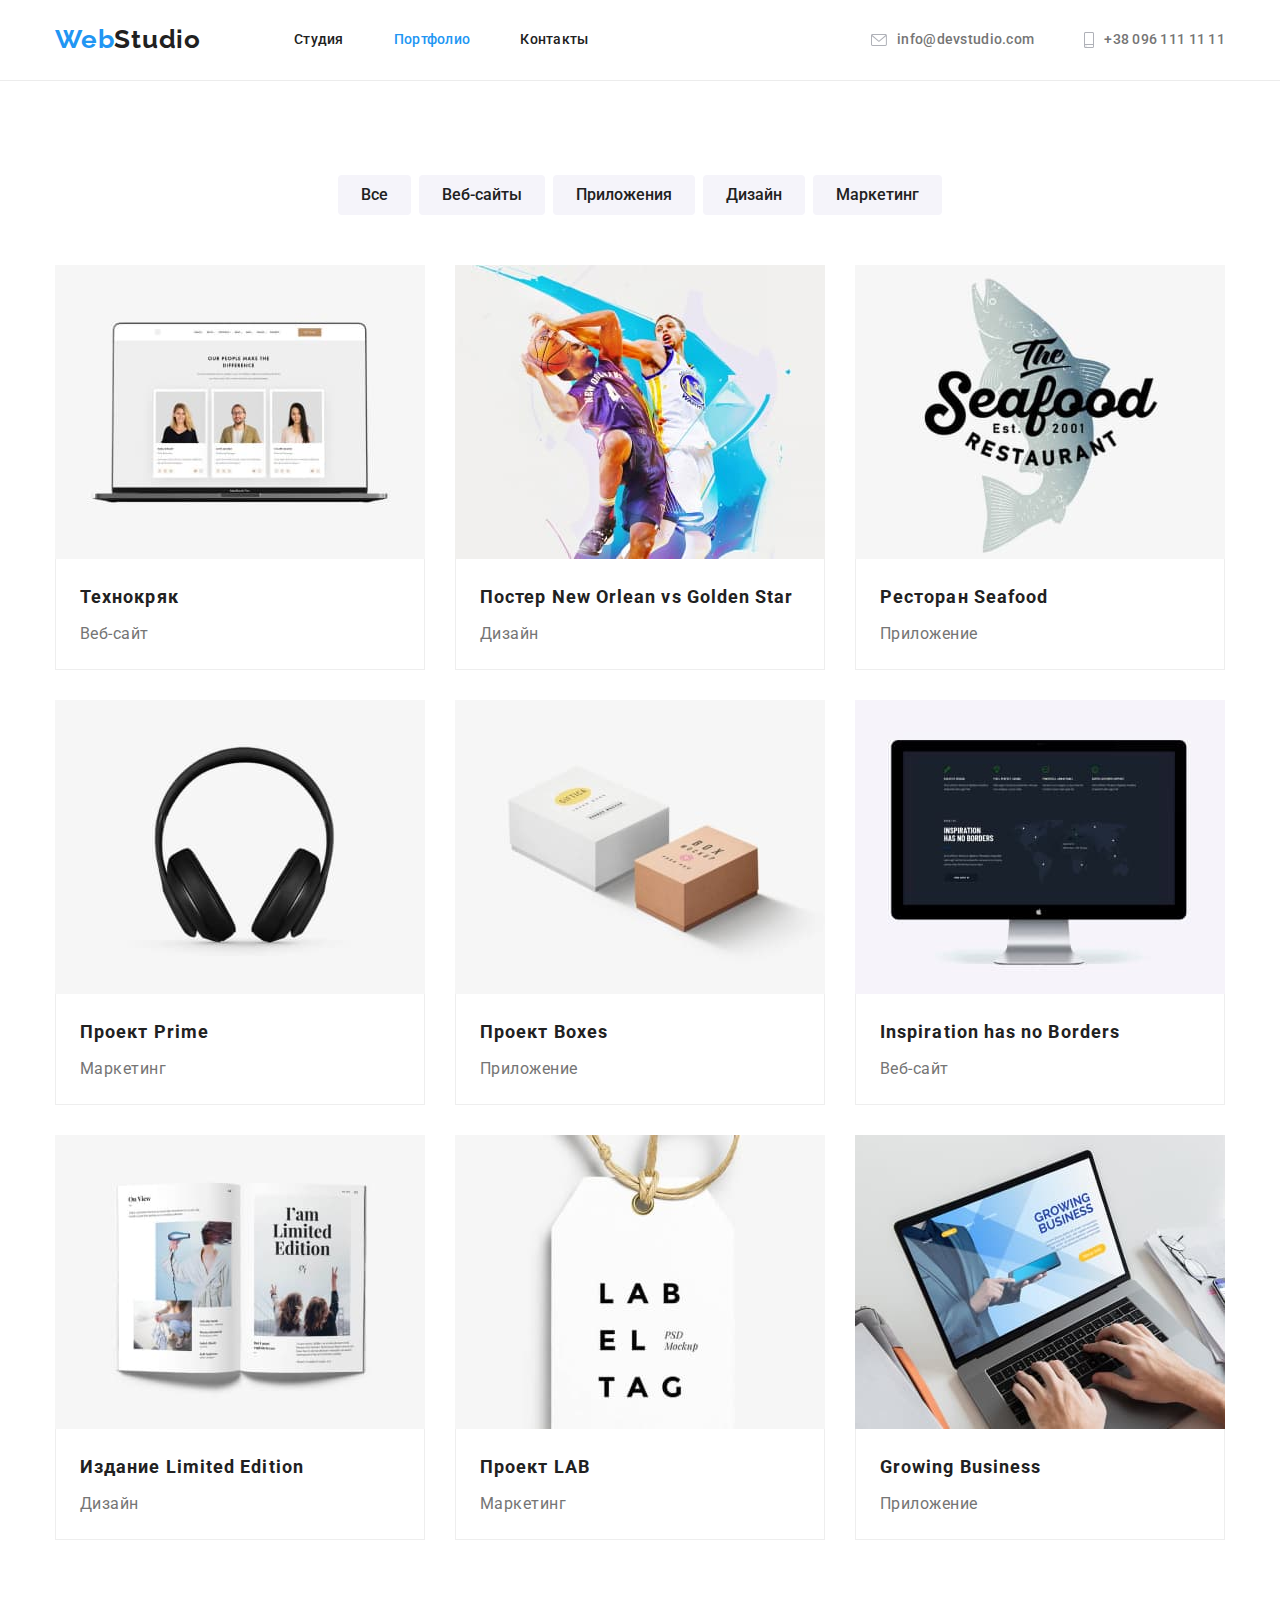
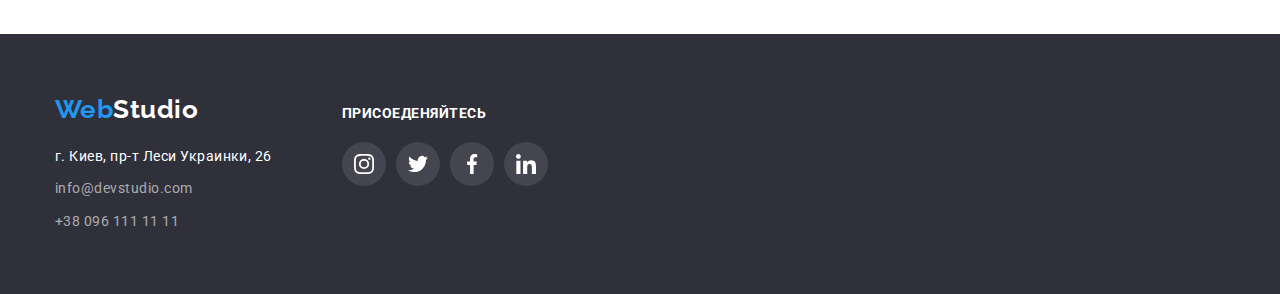
==== portfolio.html @ 66652ff0 "создал репозиторий номер 5" ====
<!DOCTYPE html>
<html lang="ru">

<head>
    <meta charset="UTF-8">
    <meta http-equiv="X-UA-Compatible" content="IE=edge">
    <meta name="viewport" content="width=device-width, initial-scale=1.0">
    <title>WebStudio</title>
    <link href="https://fonts.googleapis.com/css2?family=Raleway:wght@700&family=Roboto:wght@400;500;700;900&display=swap"
        rel="stylesheet" />
    <link rel="stylesheet" href="https://cdnjs.cloudflare.com/ajax/libs/modern-normalize/1.1.0/modern-normalize.min.css" />
    <link rel="stylesheet" href="./css/styles.css">
</head>

<body>
    <!-- Шапка страницы -->
<header class="page-header">
    <div class="conteiner flex-header">
        <a href="./index.html" class="header__link--logo"><span class="color__text--logo">Web</span>Studio</a>
        <nav class="site-nav">
            <ul class="header-nav list">
                <li class="header-item"><a class="link" href="./index.html">Студия</a></li>
                <li class="header-item"><a class="link current" href="./portfolio.html">Портфолио</a></li>
                <li class="header-item"><a class="link" href="">Контакты</a></li>
            </ul>
        </nav>
        <ul class="contact list">
            <li class="contact-item">
                <a class="link-item" href="mailto:info@devstudio.com">
                    <svg class="contact-icon-mail">
                        <use href="./images/symbol-defs.svg#icon-envelope">
                        </use>
                    </svg>info@devstudio.com
                </a>
            </li>
            <li class="contact-item">
                <a class="link-item" href="tel+380961111111">
                    <svg class="contact-icon-tel">
                        <use href="./images/symbol-defs.svg#icon-smartphone">
                        </use>
                    </svg>+38 096 111 11 11
                </a>
            </li>
        </ul>
    </div>
</header>
    <!-- Уникальный контент страницы -->
    <main>
        <section class="project-filter">
            <div class="conteiner section">
                <!-- Скрытый заголовок -->
                <h1 class="visually-hidden">Портфолио</h1>
            <ul class="filter-button list">
                <li class="item"><button type="button">Все</button></li>
                <li class="item"><button type="button">Веб-сайты</button></li>
                <li class="item"><button type="button">Приложения</button></li>
                <li class="item"><button type="button">Дизайн</button></li>
                <li class="item"><button type="button">Маркетинг</button></li>
            </ul>
            <ul class="project-cards list"> 
                <li class="item">
                    <a class="project-card-link" href="//">
                        <div class="card-thumb">
                            <img src="./images/portfolio/img.jpg" alt="ноубук и фото сотрудников" width="370"/>
                        </div>
                        <div class="card-content">
                            <h2 class="project-cards-title">Технокряк</h2>
                            <p class="project-cards-text">Веб-сайт</p>
                        </div>
                    </a>
                </li>
                <li class="item">
                    <a class="project-card-link" href="//">
                        <div class="card-thumb">
                            <img src="./images/portfolio/img-2.jpg" alt="баскетбольный мяч и игроки" width="370"/>
                        </div>
                        <div class="card-content">
                            <h2 class="project-cards-title">Постер New Orlean vs Golden Star</h2>
                            <p class="project-cards-text">Дизайн</p>
                        </div>
                    </a>
                </li>
                <li class="item">
                    <a class="project-card-link" href="//">
                        <div class="card-thumb">
                            <img src="./images/portfolio/img-3.jpg" alt="Рыба и текст" width="370" />
                        </div>
                        <div class="card-content">
                            <h2 class="project-cards-title">Ресторан Seafood</h2>
                            <p class="project-cards-text">Приложение</p>
                        </div>
                    </a>
                </li>
                <li class="item">
                    <a class="project-card-link" href="//">
                        <div class="card-thumb">
                            <img src="./images/portfolio/img-4.jpg" alt="Наушники" width="370" />
                        </div>
                        <div class="card-content">
                            <h2 class="project-cards-title">Проект Prime</h2>
                            <p class="project-cards-text">Маркетинг</p>
                        </div>
                    </a>
                </li>
                <li class="item">
                    <a class="project-card-link" href="//">
                        <div class="card-thumb">
                            <img src="./images/portfolio/img-5.jpg" alt="Белая и коричневая коробки" width="370" /> 
                        </div>
                        <div class="card-content">
                            <h2 class="project-cards-title">Проект Boxes</h2>   
                            <p class="project-cards-text">Приложение</p> 
                        </div>   
                    </a>
                </li>
                <li class="item">
                    <a class="project-card-link" href="//">
                        <div class="card-thumb">
                            <img src="./images/portfolio/img-6.jpg" alt="Моноблок" width="370" />
                        </div>
                        <div class="card-content">
                            <h2 class="project-cards-title">Inspiration has no Borders</h2>
                            <p class="project-cards-text">Веб-сайт</p>
                        </div>
                    </a>
                </li>
                <li class="item">
                    <a class="project-card-link" href="//">
                        <div class="card-thumb">
                            <img src="./images/portfolio/img-7.jpg" alt="Журнал" width="370" />
                        </div>
                        <div class="card-content">
                            <h2 class="project-cards-title">Издание Limited Edition</h2>
                            <p class="project-cards-text">Дизайн</p>
                        </div>
                    </a>
                </li>
                <li class="item">
                    <a class="project-card-link" href="//">
                        <div class="card-thumb">
                            <img src="./images/portfolio/img-8.jpg" alt="Бирка" width="370" />
                        </div>
                        <div class="card-content">
                            <h2 class="project-cards-title">Проект LAB</h2>
                            <p class="project-cards-text">Маркетинг</p>
                        </div>
                    </a>
                </li>
                <li class="item">
                    <a class="project-card-link" href="//">
                        <div class="card-thumb">
                            <img src="./images/portfolio/img-9.jpg" alt="Человек работает за ноутбуком" width="370" />
                        </div>
                        <div class="card-content">
                            <h2 class="project-cards-title">Growing Business</h2>
                            <p class="project-cards-text">Приложение</p>
                        </div>
                    </a>
                </li>
            </ul>
        </div>
        </section>
    </main>
    <!-- Подвал страницы -->
    <footer class="page-footer">
        <div class="conteiner flex-footer">
            <div class="flex-box">
                <a href="/" class="footer__link--logo"><span class="color__text--logo">Web</span>Studio</a>
                <address>
                    <ul class="footer-contact list">
                        <li class="item">
                            <p class="footer-text">г. Киев, пр-т Леси Украинки, 26</p>
                        </li>
                        <li class="item"><a class="link" href="mailto:info@devstudio.com">info@devstudio.com</a></li>
                        <li class="item"><a class="link" href="tel+380961111111">+38 096 111 11 11</a></li>
                    </ul>
                </address>
            </div>
            <div class="flex-box-social">
                <article class="foter-title">Присоеденяйтесь</article>
                <ul class="footer-social-link">
                    <li class="footer-link-icon">
                        <a class="footer-item-link" href="/">
                            <svg class="footer-icon">
                                <use href="./images/symbol-defs.svg#icon-instagram"></use>
                            </svg>
                        </a>
                    </li>
                    <li class="footer-link-icon">
                        <a class="footer-item-link" href="/">
                            <svg class="footer-icon">
                                <use href="./images/symbol-defs.svg#icon-twitter"></use>
                            </svg>
                        </a>
                    </li>
                    <li class="footer-link-icon">
                        <a class="footer-item-link" href="/">
                            <svg class="footer-icon">
                                <use href="./images/symbol-defs.svg#icon-facebook"></use>
                            </svg>
                        </a>
                    </li>
                    <li class="footer-link-icon">
                        <a class="footer-item-link" href="/">
                            <svg class="footer-icon">
                                <use href="./images/symbol-defs.svg#icon-linkedin"></use>
                            </svg>
                        </a>
                    </li>
                </ul>
            </div>
        </div>
    </footer>
</body>

</html>
---- css/styles.css ----
/* Сброс марджинов и падингов по тегам */
ul {
  padding: 0px;
  margin: 0px;
}
h1,
h2,
h3,
h4,
h5,
h6 {
  padding: 0px;
  margin: 0px;
}
p {
  padding: 0px;
  margin: 0px;
}
img {
  display: block;
  max-width: 100%;
  height: auto;
}
/* Переменные (var) */
:root {
  --primery-text-color: #757575;
  --title-text-color: #212121;
  --accent-color: #2196f3;
  --hero-footer-bcg-color: #2f303a;
  --primery-bcg-color: #ffffff;
  --employees-bcg-color: #f5f4fa;
  --footer-contact-color: rgba(255, 255, 255, 0.6);
  --hero-button-hover-color: #188ce8;
  --border-color-cards: #eeeeee;
  --card-set-gap: 30px;
  --primery-gap: 30px;
  --primery-icon-color: rgba(175, 177, 184, 1);
}

/* Сброс точек и подчеркиваний */
.list {
  list-style: none;
}

/* Скрытый заголовки */
/* .hidden-title {
  visibility: hidden;
  display: none;
} */

.visually-hidden {
  position: absolute;
  width: 1px;
  height: 1px;
  margin: -1px;
  padding: 0;
  overflow: hidden;
  border: 0;
  clip: rect(0 0 0 0);
}
/* Стилизация кнопки */
button {
  color: var(--title-text-color);
  background-color: var(--employees-bcg-color);
  font-family: inherit;
  font-weight: 500;
  font-size: 16px;
  line-height: 1.62;
  text-align: center;

  cursor: pointer;
  display: inline-block;
  padding: 6px 22px;
  border-radius: 4px;
  border: 1px solid transparent;
}

button:hover,
button:focus {
  color: var(--primery-bcg-color);
  background-color: var(--accent-color);
  box-shadow: 0px 3px 1px rgba(0, 0, 0, 0.1), 0px 1px 2px rgba(0, 0, 0, 0.08),
    0px 2px 2px rgba(0, 0, 0, 0.12);
}

/* Контейнер Центровочный */
.conteiner {
  margin-right: auto;
  margin-left: auto;
  width: 1200px;

  /* outline: 1px solid red; */
  padding-right: 15px;
  padding-left: 15px;
}

/* Падинги для одинаковых секций */

/* Body */

body {
  color: var(--primery-text-color);
  background-color: var(--primery-bcg-color);
  font-family: "Roboto", sans-serif;
  letter-spacing: 0.03em;
}

/* Хедер */

.page-header {
  font-weight: 500;
  font-size: 14px;
  line-height: 1.14;
  letter-spacing: 0.02em;

  border-bottom: 1px solid #ececec;
}

.flex-header {
  display: flex;
  align-items: center;
}

/* Логотип */
.header__link--logo {
  color: var(--title-text-color);
  font-family: "Raleway", sans-serif;
  font-weight: 700;
  font-size: 26px;
  line-height: 1.19;
  letter-spacing: 0.03em;
  text-decoration: none;

  display: block;
  padding-top: 24px;
  padding-bottom: 25px;
}

.color__text--logo {
  color: var(--accent-color);
}
.header__link--logo:hover,
.header__link--logo:focus {
  color: var(--accent-color);
}

/* Навигация сайта */

.header-nav .link {
  color: var(--title-text-color);
  text-decoration: none;

  display: block;
  padding-top: 32px;
  padding-bottom: 32px;
}

.header-nav {
  display: flex;
  margin-left: 93px;
}

.header-nav > .header-item:not(:last-child) {
  margin-right: 50px;
}

.header-nav .link:hover,
.header-nav .link:focus,
.header-nav .current {
  color: var(--accent-color);
}

/* Контакты */

.contact {
  display: flex;
  margin-left: auto;
  align-items: center;
}

.contact > .contact-item:not(:last-child) {
  margin-right: 50px;
}

.contact .link-item {
  color: var(--primery-text-color);
  text-decoration: none;
  align-items: center;
  display: inline-flex;
  padding-top: 32px;
  padding-bottom: 32px;
}
.link-item .contact-icon-mail:hover,
.link-item .contact-icon-mail:focus {
  fill: var(--accent-color);
}
.link-item .contact-icon-tel:hover,
.link-item .contact-icon-tel:focus {
  fill: var(--accent-color);
}

.contact-item .link-item:hover,
.contact-item .link-item:focus {
  color: var(--accent-color);
}

.contact-icon-mail {
  width: 16px;
  height: 12px;
  fill: var(--primery-icon-color);
  margin-right: 10px;
  display: inline-flex;
}
.contact .link-item:hover .contact-icon-mail,
.contact .link-item:focus .contact-icon-mail {
  fill: var(--accent-color);
}
.contact .link-item:hover .contact-icon-tel,
.contact .link-item:focus .contact-icon-tel {
  fill: var(--accent-color);
}
.contact-icon-tel {
  width: 10px;
  height: 16px;
  fill: var(--primery-icon-color);
  margin-right: 10px;
  display: inline-flex;
}
/* Секция Герой */
.hero {
  background-color: var(--hero-footer-bcg-color);
  text-align: center;

  padding-top: 200px;
  padding-bottom: 200px;
  max-width: 1600px;
  height: 600px;
  margin: 0 auto;

  background-image: linear-gradient(
      to right,
      rgba(47, 48, 58, 0.4),
      rgba(47, 48, 58, 0.4)
    ),
    url(../images/Img-hero.jpg);
  background-repeat: no-repeat;
  background-size: cover;
  background-position: center;
}

/* Заголовок Героя */
.hero-title {
  color: var(--primery-bcg-color);
  font-weight: 900;
  font-size: 44px;
  line-height: 1.36;
  letter-spacing: 0.06em;
  text-transform: uppercase;
  text-align: center;
  /* outline: 1px solid red; */

  /* margin-top: 0; */
  max-width: 696px;
  margin: 0 auto;
  margin-bottom: 30px;
}

/* Кнопка в Герое */
.hero-button {
  color: var(--primery-bcg-color);
  background-color: var(--accent-color);
  font-family: inherit;
  font-weight: 700;
  font-size: 16px;
  line-height: 1.87;
  letter-spacing: 0.06em;

  padding: 10px 32px;
  border-radius: 4px;
  text-align: center;
  border: 1px solid transparent;
  display: inline-block;
}

.hero-button:hover,
.hero-button:focus {
  background-color: var(--hero-button-hover-color);
  box-shadow: 0px 4px 4px rgba(0, 0, 0, 0.15);
}

/* Секция наши преимущества  */

.advantage {
  color: var(--primery-text-color);
  background-color: var(--primery-bcg-color);
  padding-top: 94px;
  padding-bottom: 94px;
}

.advantage-list {
  display: flex;
}

.advantage-list > .item {
  flex-basis: calc(100% / 4);
  margin-right: var(--primery-gap);
}

.advantage-list > .item:last-child {
  margin-right: 0;
}

.advantage-list .item::before {
  content: "";
  margin-bottom: 30px;
  display: block;
  height: 120px;
  background-color: var(--employees-bcg-color);
  background-repeat: no-repeat;
  background-position: center;
}

.advantage-list .icon-antenna::before {
  background-image: url(../images/antenna.svg);
}

.advantage-list .icon-clock::before {
  background-image: url(../images/clock.svg);
}

.advantage-list .icon-diagram::before {
  background-image: url(../images/diagram.svg);
}

.advantage-list .icon-astronaut::before {
  background-image: url(../images/astronaut.svg);
}

/* Заголовок */
.advantage-title {
  color: var(--title-text-color);
  font-weight: 700;
  font-size: 14px;
  line-height: 1.14;
  text-transform: uppercase;

  margin-bottom: 10px;
}

/* Текст в секции Наши преимущества */
.advantage-text {
  font-size: 14px;
  line-height: 1.71;
}

/* Секция примеры работ */

.work-example {
  color: var(--primery-text-color);
  background-color: var(--primery-bcg-color);
  padding-bottom: 94px;
}

.images-box {
  display: flex;
}

.images-box > .item {
  flex-basis: calc(100% / 3);
  margin-right: var(--primery-gap);
}
.images-box > .item:last-child {
  margin-right: 0;
}

/* Заголовок */
.work-example-title {
  color: var(--title-text-color);
  font-weight: 700;
  font-size: 36px;
  line-height: 1.16;
  text-align: center;

  margin-bottom: 50px;
}

/* Секция сотрудники */

.employees {
  color: var(--primery-text-color);
  background-color: var(--employees-bcg-color);
  padding-top: 94px;
  padding-bottom: 94px;
}

.employees-cards {
  display: flex;
}

.employees-cards > .card-item {
  flex-basis: calc(100% / 4);
  margin-right: var(--primery-gap);
  box-shadow: 0px 1px 3px rgba(0, 0, 0, 0.12), 0px 1px 1px rgba(0, 0, 0, 0.14),
    0px 2px 1px rgba(0, 0, 0, 0.2);
}

.employees-cards > .card-item:last-child {
  margin-right: 0;
}

.employees-cards-content {
  background-color: var(--primery-bcg-color);
  padding-top: var(--primery-gap);
  padding-bottom: var(--primery-gap);
  list-style: none;
  border-radius: 0px 0px 4px 4px;
}
/* Заголовок */
.employees-title {
  color: var(--title-text-color);
  font-weight: 700;
  font-size: 36px;
  line-height: 1.16;
  text-align: center;

  margin-bottom: 50px;
}

/* Заголовок карточек сотрудников */
.card-title {
  color: var(--title-text-color);
  font-weight: 500;
  font-size: 16px;
  line-height: 1.18;
  text-align: center;

  margin-bottom: 10px;
}

/* Текст в карточках сотрудников */
.card-text {
  font-size: 16px;
  line-height: 1.18;
  text-align: center;
  margin-bottom: 16px;
}

.social-link {
  display: flex;
  justify-content: center;
  align-items: center;
  /* outline: 1px solid violet;
  background-color: yellow; */
}

.social-link .link-icon {
  list-style: none;
  width: 44px;
  height: 44px;
  margin-right: 10px;
  /* outline: 1px solid springgreen; */
}
.link-icon:last-child {
  margin-right: 0px;
}

/* .social-link .link-icon:hover,
.social-link .link-icon:focus {
  background-color: var(--accent-color);
} */

.item-link {
  border-radius: 50%;
  align-items: center;
  justify-content: center;
  /* padding: 12px; */
  display: inline-flex;
  width: 100%;
  height: 100%;
  fill: var(--primery-icon-color);
}

.item-link:hover,
.item-link:focus {
  fill: var(--primery-bcg-color);
  background-color: var(--accent-color);
}
.item-link .item-icon {
  height: 20px;
  width: 20px;
}

/* Секция наши постоянные клиенты */
.regular-customers {
  padding-top: 94px;
  padding-bottom: 94px;
}
.customers-title {
  color: var(--title-text-color);
  font-weight: 700;
  font-size: 36px;
  line-height: 1.16;
  text-align: center;
  margin-bottom: 50px;
}
.customers-list {
  display: flex;
  /* justify-content: center;
  align-items: center; */
}

.customers-list .customers-item {
  flex-basis: calc(100% / 6);
  margin-right: var(--primery-gap);
  width: 170px;
  height: 92px;
  /* border: 1px solid var(--primery-icon-color);
  border-radius: 4px; */
  /* padding: 16px 32px; */
}

.customers-list .customers-item:last-child {
  margin-right: 0px;
}

.customers-item .customers-link {
  display: inline-flex;
  text-decoration: none;
  border: 1px solid var(--primery-icon-color);
  border-radius: 4px;
  width: 100%;
  height: 100%;
  align-items: center;
  justify-content: center;
}

.customers-link .customers-icon {
  /* justify-content: center;
  align-items: center;
  background-repeat: no-repeat; */
  width: 106px;
  height: 60px;
  /* padding: 16px 32px; */
  fill: var(--primery-icon-color);
}
.customers-link:hover .customers-icon,
.customers-link:focus .customers-icon {
  fill: var(--accent-color);
}

.customers-item .customers-link:hover,
.customers-item .customers-link:focus {
  border: 1px solid var(--accent-color);
}

/* Футер */
.page-footer {
  color: var(--primery-bcg-color);
  background-color: var(--hero-footer-bcg-color);
  padding-top: 60px;
  padding-bottom: 60px;
}

/* Логотип */
.footer__link--logo {
  color: var(--primery-bcg-color);
  font-family: "Raleway", sans-serif;
  font-weight: 700;
  font-size: 26px;
  line-height: 1.19;
  text-decoration: none;

  display: block;
  margin-bottom: 20px;
}

.footer__link--logo:hover,
.footer__link--logo:focus {
  color: var(--accent-color);
}

/* Футер-контакты */
.footer-contact .link {
  color: var(--footer-contact-color);
  text-decoration: none;
  font-style: normal;
  font-family: Roboto;
  font-size: 14px;
  line-height: 1.71;
}

.footer-contact > .item:not(:last-child) {
  margin-bottom: 9px;
}

.footer-contact .link:hover,
.footer-contact .link:focus {
  color: var(--accent-color);
}

/* Футер текст */
.footer-text {
  font-size: 14px;
  line-height: 1.71;
  font-style: normal;

  margin-bottom: 9px;
}
.foter-title {
  color: var(--primery-bcg-color);
  font-weight: 700;
  font-size: 14px;
  line-height: 1.14;
  text-transform: uppercase;
  margin-bottom: 20px;
}
.flex-footer {
  display: flex;
  align-items: baseline;
}

.flex-box {
  margin-right: 70px;
}
.footer-social-link {
  display: flex;
}

.footer-link-icon {
  list-style: none;
  border-radius: 50%;
  width: 44px;
  height: 44px;
  margin-right: 10px;
  background-repeat: no-repeat;
  background: rgba(255, 255, 255, 0.1);
}
.footer-link-icon:last-child {
  margin-right: 0px;
}

.footer-item-link .footer-icon {
  height: 20px;
  width: 20px;
}
.footer-item-link {
  display: inline-flex;
  border-radius: 50%;
  width: 100%;
  height: 100%;
  align-items: center;
  justify-content: center;
}

.footer-item-link:hover,
.footer-item-link:focus {
  background-color: var(--accent-color);
}

/* .footer-social-link .footer-link-icon:hover,
.footer-social-link .footer-link-icon:focus {
  background-color: var(--accent-color);
} */
.footer-icon {
  fill: var(--primery-bcg-color);
}

/* Portfolio */

/* Секция фильтр-кнопки */
.project-filter {
  padding-top: 94px;
  padding-bottom: 94px;
}

.filter-button.list {
  margin-bottom: 50px;
  display: flex;
  justify-content: center;
}

.filter-button > .item:not(:last-child) {
  margin-right: 8px;
}

/* Карточки проектов */
.project-cards {
  display: flex;
  flex-wrap: wrap;
  margin-top: calc(-1 * var(--card-set-gap));
  margin-left: calc(-1 * var(--card-set-gap));
}

.project-cards > .item {
  flex-basis: calc(100% / 3 - var(--card-set-gap));
  margin-top: var(--card-set-gap);
  margin-left: var(--card-set-gap);
}
.project-card-link {
  display: block;
}

.item .project-card-link:hover,
.item .project-card-link:focus {
  box-shadow: 0px 1px 1px rgba(0, 0, 0, 0.12), 0px 4px 4px rgba(0, 0, 0, 0.06),
    1px 4px 6px rgba(0, 0, 0, 0.16);
}
/* .project-cards > .item:hover,
.project-cards > .item:focus {
  box-shadow: 0px 1px 1px rgba(0, 0, 0, 0.12), 0px 4px 4px rgba(0, 0, 0, 0.06),
    1px 4px 6px rgba(0, 0, 0, 0.16);
} */
/* .card-thumb {
  outline: 1 px sold salmon;
} */

/* Контент в карточках */
.card-content {
  padding: 20px 24px;
  border-bottom: 1px solid var(--border-color-cards);
  border-right: 1px solid var(--border-color-cards);
  border-left: 1px solid var(--border-color-cards);
}

/* .card-content:hover,
.card-content:focus {
  box-shadow: 0px 1px 1px rgba(0, 0, 0, 0.12), 0px 4px 4px rgba(0, 0, 0, 0.06),
    1px 4px 6px rgba(0, 0, 0, 0.16);
} */
/* Заголовок карточек проектов */
.project-cards-title {
  color: var(--title-text-color);
  font-weight: 700;
  font-size: 18px;
  line-height: 2;
  letter-spacing: 0.06em;

  margin-bottom: 4px;
}

/* Текст карточек проектов */
.project-cards-text {
  color: var(--primery-text-color);
  font-size: 16px;
  line-height: 1.87;
}

/* Стилизация ссылки карты проекта */
.project-card-link {
  text-decoration: none;
}
/* .project-filter {
  background-color: yellow;
} */

/* .item * {
  outline: 1px solid violet;
} */
/* .card-item * {
  outline: 1px solid violet;
} */
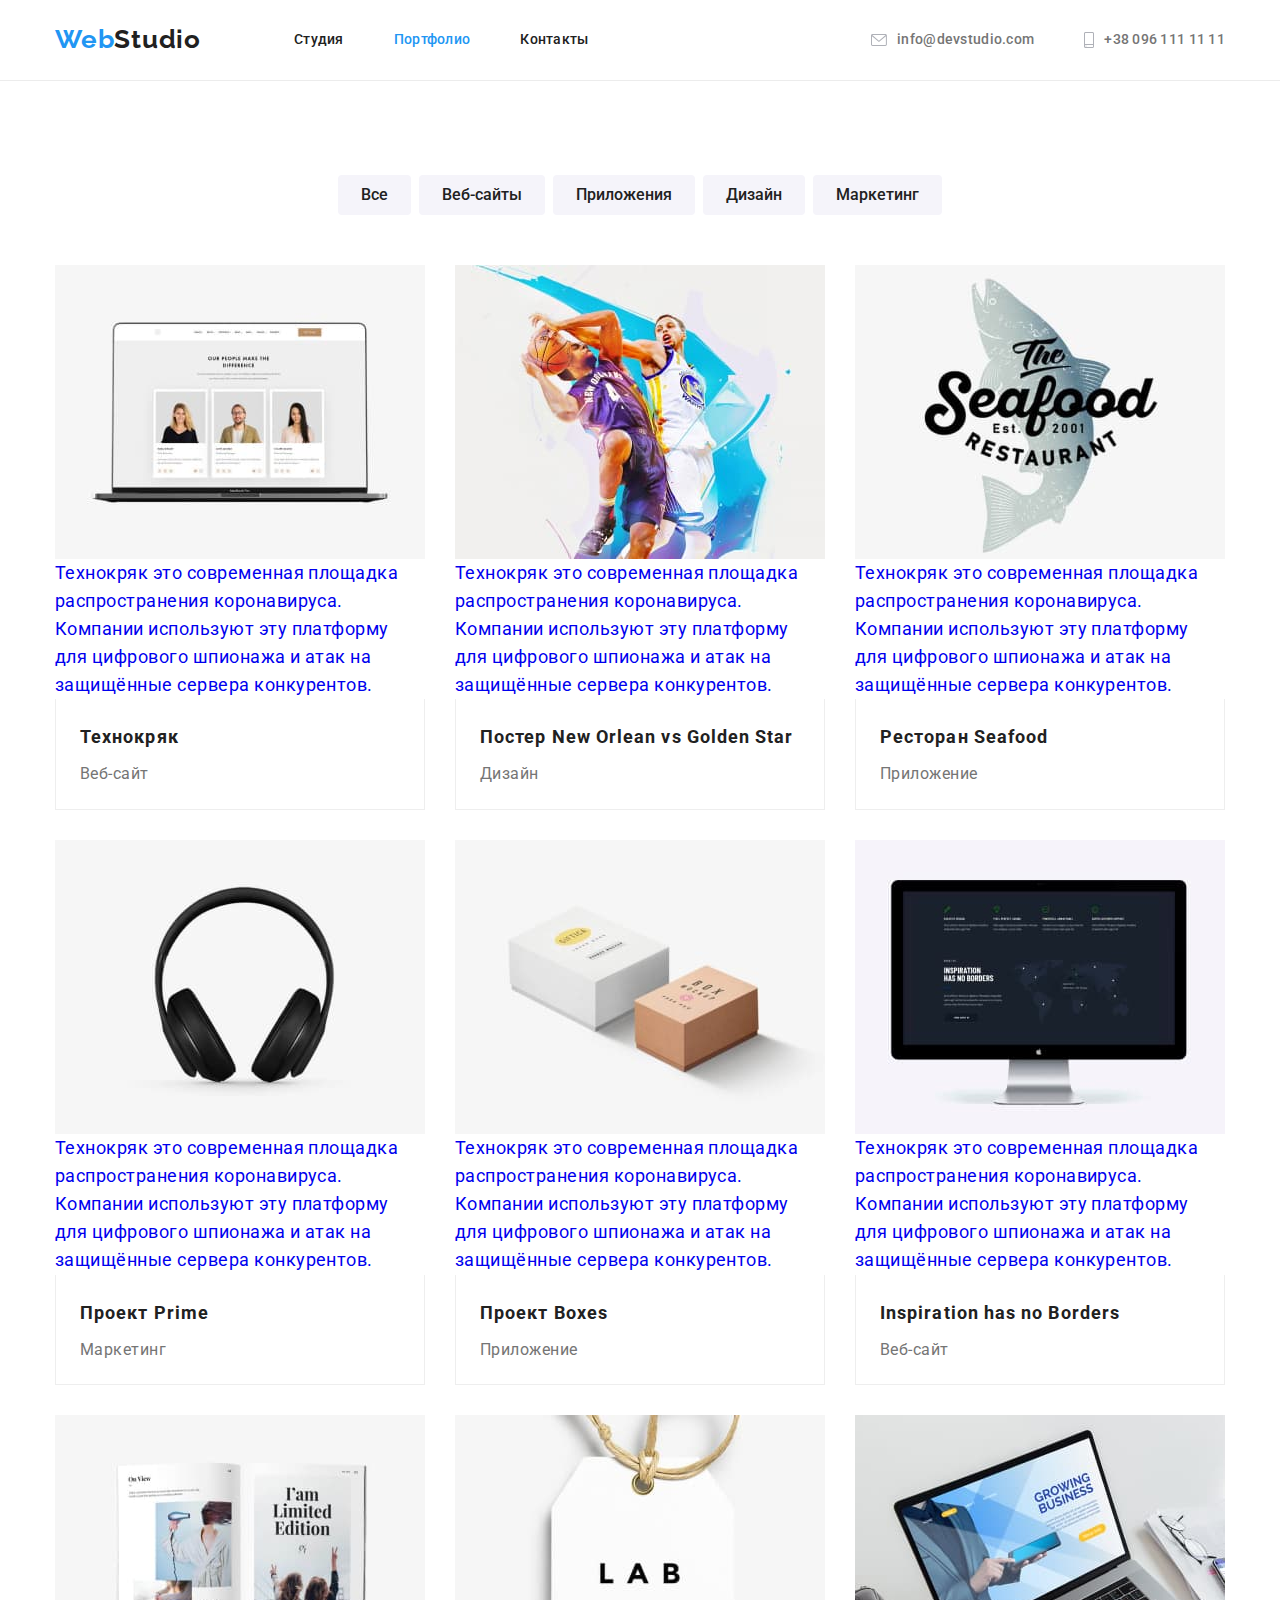
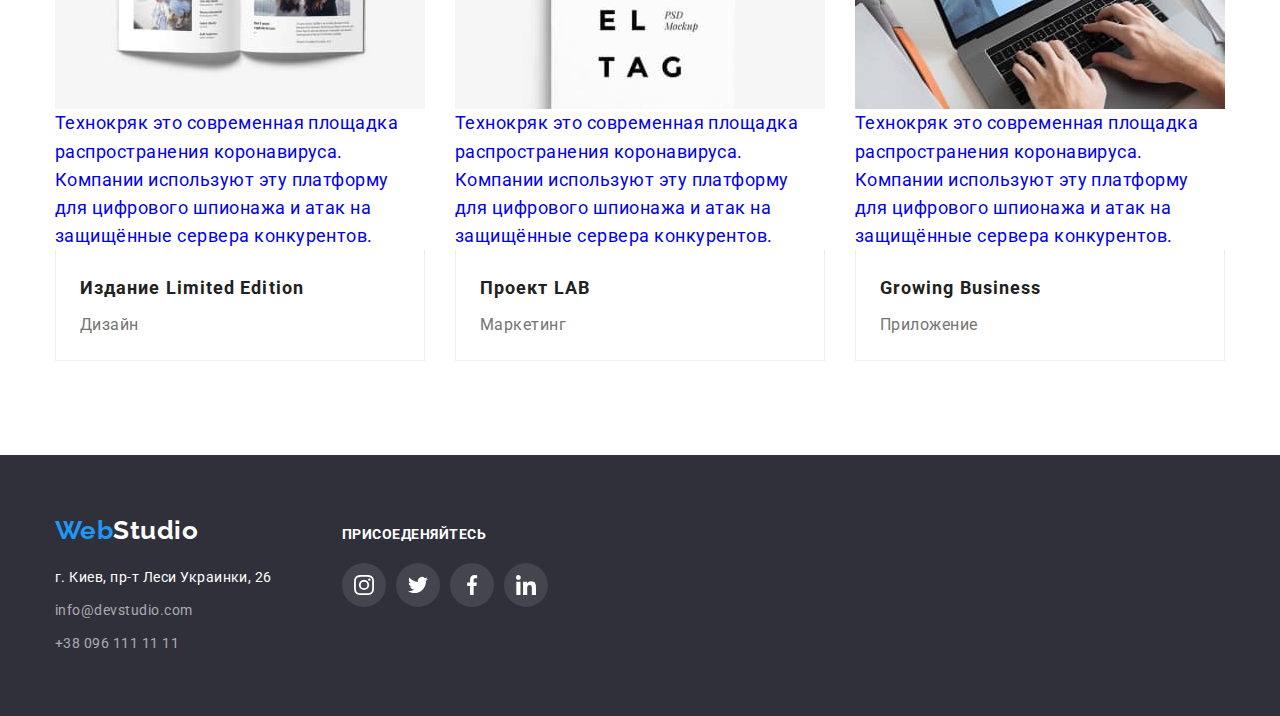
==== commit d1d3318d: "начал делать дз5" ====
--- a/portfolio.html
+++ b/portfolio.html
@@ -62,6 +62,10 @@
                     <a class="project-card-link" href="//">
                         <div class="card-thumb">
                             <img src="./images/portfolio/img.jpg" alt="ноубук и фото сотрудников" width="370"/>
+                        <div class="hidden-content">
+                            <p class="hidden-content-text">Технокряк это современная площадка распространения коронавируса. Компании используют эту платформу для цифрового
+                                шпионажа и атак на защищённые сервера конкурентов.</p>
+                        </div>
                         </div>
                         <div class="card-content">
                             <h2 class="project-cards-title">Технокряк</h2>
@@ -73,6 +77,10 @@
                     <a class="project-card-link" href="//">
                         <div class="card-thumb">
                             <img src="./images/portfolio/img-2.jpg" alt="баскетбольный мяч и игроки" width="370"/>
+                        <div class="hidden-content">
+                            <p class="hidden-content-text">Технокряк это современная площадка распространения коронавируса. Компании используют эту платформу для цифрового
+                            шпионажа и атак на защищённые сервера конкурентов.</p>
+                        </div>
                         </div>
                         <div class="card-content">
                             <h2 class="project-cards-title">Постер New Orlean vs Golden Star</h2>
@@ -84,6 +92,12 @@
                     <a class="project-card-link" href="//">
                         <div class="card-thumb">
                             <img src="./images/portfolio/img-3.jpg" alt="Рыба и текст" width="370" />
+                       
+                        <div class="hidden-content">
+                            <p class="hidden-content-text">Технокряк это современная площадка распространения коронавируса. Компании используют
+                                эту платформу для цифрового
+                                шпионажа и атак на защищённые сервера конкурентов.</p>
+                        </div>
                         </div>
                         <div class="card-content">
                             <h2 class="project-cards-title">Ресторан Seafood</h2>
@@ -95,6 +109,12 @@
                     <a class="project-card-link" href="//">
                         <div class="card-thumb">
                             <img src="./images/portfolio/img-4.jpg" alt="Наушники" width="370" />
+    
+                        <div class="hidden-content">
+                            <p class="hidden-content-text">Технокряк это современная площадка распространения коронавируса. Компании используют
+                                эту платформу для цифрового
+                                шпионажа и атак на защищённые сервера конкурентов.</p>
+                        </div>
                         </div>
                         <div class="card-content">
                             <h2 class="project-cards-title">Проект Prime</h2>
@@ -106,6 +126,12 @@
                     <a class="project-card-link" href="//">
                         <div class="card-thumb">
                             <img src="./images/portfolio/img-5.jpg" alt="Белая и коричневая коробки" width="370" /> 
+                    
+                        <div class="hidden-content">
+                            <p class="hidden-content-text">Технокряк это современная площадка распространения коронавируса. Компании используют
+                                эту платформу для цифрового
+                                шпионажа и атак на защищённые сервера конкурентов.</p>
+                        </div>
                         </div>
                         <div class="card-content">
                             <h2 class="project-cards-title">Проект Boxes</h2>   
@@ -117,6 +143,12 @@
                     <a class="project-card-link" href="//">
                         <div class="card-thumb">
                             <img src="./images/portfolio/img-6.jpg" alt="Моноблок" width="370" />
+                        
+                        <div class="hidden-content">
+                            <p class="hidden-content-text">Технокряк это современная площадка распространения коронавируса. Компании используют
+                                эту платформу для цифрового
+                                шпионажа и атак на защищённые сервера конкурентов.</p>
+                        </div>
                         </div>
                         <div class="card-content">
                             <h2 class="project-cards-title">Inspiration has no Borders</h2>
@@ -128,6 +160,12 @@
                     <a class="project-card-link" href="//">
                         <div class="card-thumb">
                             <img src="./images/portfolio/img-7.jpg" alt="Журнал" width="370" />
+                        
+                        <div class="hidden-content">
+                            <p class="hidden-content-text">Технокряк это современная площадка распространения коронавируса. Компании используют
+                                эту платформу для цифрового
+                                шпионажа и атак на защищённые сервера конкурентов.</p>
+                        </div>
                         </div>
                         <div class="card-content">
                             <h2 class="project-cards-title">Издание Limited Edition</h2>
@@ -139,6 +177,12 @@
                     <a class="project-card-link" href="//">
                         <div class="card-thumb">
                             <img src="./images/portfolio/img-8.jpg" alt="Бирка" width="370" />
+                        
+                        <div class="hidden-content">
+                            <p class="hidden-content-text">Технокряк это современная площадка распространения коронавируса. Компании используют
+                                эту платформу для цифрового
+                                шпионажа и атак на защищённые сервера конкурентов.</p>
+                        </div>
                         </div>
                         <div class="card-content">
                             <h2 class="project-cards-title">Проект LAB</h2>
@@ -150,6 +194,12 @@
                     <a class="project-card-link" href="//">
                         <div class="card-thumb">
                             <img src="./images/portfolio/img-9.jpg" alt="Человек работает за ноутбуком" width="370" />
+                       
+                        <div class="hidden-content">
+                            <p class="hidden-content-text">Технокряк это современная площадка распространения коронавируса. Компании используют
+                                эту платформу для цифрового
+                                шпионажа и атак на защищённые сервера конкурентов.</p>
+                        </div>
                         </div>
                         <div class="card-content">
                             <h2 class="project-cards-title">Growing Business</h2>
--- a/css/styles.css
+++ b/css/styles.css
@@ -384,6 +384,39 @@
   margin-bottom: 50px;
 }
 
+/* .images-box .item {
+  display: flex;
+} */
+
+.item .example-thumb {
+  position: relative;
+}
+
+.item .example-content {
+  width: 100%;
+  height: 70px;
+  background-color: rgba(47, 48, 58, 0.8);
+
+  display: flex;
+  justify-content: center;
+  align-items: center;
+
+  position: absolute;
+  left: 0;
+  bottom: 0;
+}
+
+.example-content .example-title {
+  font-weight: 700;
+  font-size: 14px;
+  line-height: 1.14;
+  /* text-align: center; */
+  letter-spacing: 0.03em;
+  text-transform: uppercase;
+
+  color: var(--primery-bcg-color);
+}
+
 /* Секция сотрудники */
 
 .employees {
@@ -463,11 +496,6 @@
 .link-icon:last-child {
   margin-right: 0px;
 }
-
-/* .social-link .link-icon:hover,
-.social-link .link-icon:focus {
-  background-color: var(--accent-color);
-} */
 
 .item-link {
   border-radius: 50%;
@@ -657,10 +685,6 @@
   background-color: var(--accent-color);
 }
 
-/* .footer-social-link .footer-link-icon:hover,
-.footer-social-link .footer-link-icon:focus {
-  background-color: var(--accent-color);
-} */
 .footer-icon {
   fill: var(--primery-bcg-color);
 }
@@ -705,14 +729,6 @@
   box-shadow: 0px 1px 1px rgba(0, 0, 0, 0.12), 0px 4px 4px rgba(0, 0, 0, 0.06),
     1px 4px 6px rgba(0, 0, 0, 0.16);
 }
-/* .project-cards > .item:hover,
-.project-cards > .item:focus {
-  box-shadow: 0px 1px 1px rgba(0, 0, 0, 0.12), 0px 4px 4px rgba(0, 0, 0, 0.06),
-    1px 4px 6px rgba(0, 0, 0, 0.16);
-} */
-/* .card-thumb {
-  outline: 1 px sold salmon;
-} */
 
 /* Контент в карточках */
 .card-content {
@@ -722,11 +738,6 @@
   border-left: 1px solid var(--border-color-cards);
 }
 
-/* .card-content:hover,
-.card-content:focus {
-  box-shadow: 0px 1px 1px rgba(0, 0, 0, 0.12), 0px 4px 4px rgba(0, 0, 0, 0.06),
-    1px 4px 6px rgba(0, 0, 0, 0.16);
-} */
 /* Заголовок карточек проектов */
 .project-cards-title {
   color: var(--title-text-color);
@@ -745,17 +756,42 @@
   line-height: 1.87;
 }
 
+.hidden-content-text {
+  font-size: 18px;
+  line-height: 1.56;
+}
+
 /* Стилизация ссылки карты проекта */
 .project-card-link {
   text-decoration: none;
 }
-/* .project-filter {
-  background-color: yellow;
-} */
-
-/* .item * {
-  outline: 1px solid violet;
-} */
-/* .card-item * {
-  outline: 1px solid violet;
-} */
+
+/* Модальное окно */
+.backdrop {
+  position: fixed;
+  top: 0;
+  left: 0;
+  width: 100%;
+  height: 100%;
+  background-color: rgba(0, 0, 0, 0.2);
+}
+
+.backdrop.is-hidden {
+  opacity: 0;
+  pointer-events: none;
+}
+
+.modal {
+  position: absolute;
+  top: 50%;
+  left: 50%;
+  transform: translate(-50%, -50%);
+
+  min-width: 528px;
+  min-height: 581px;
+
+  background: var(--primery-bcg-color);
+  box-shadow: 0px 1px 3px rgba(0, 0, 0, 0.12), 0px 1px 1px rgba(0, 0, 0, 0.14),
+    0px 2px 1px rgba(0, 0, 0, 0.2);
+  border-radius: 4px;
+}
